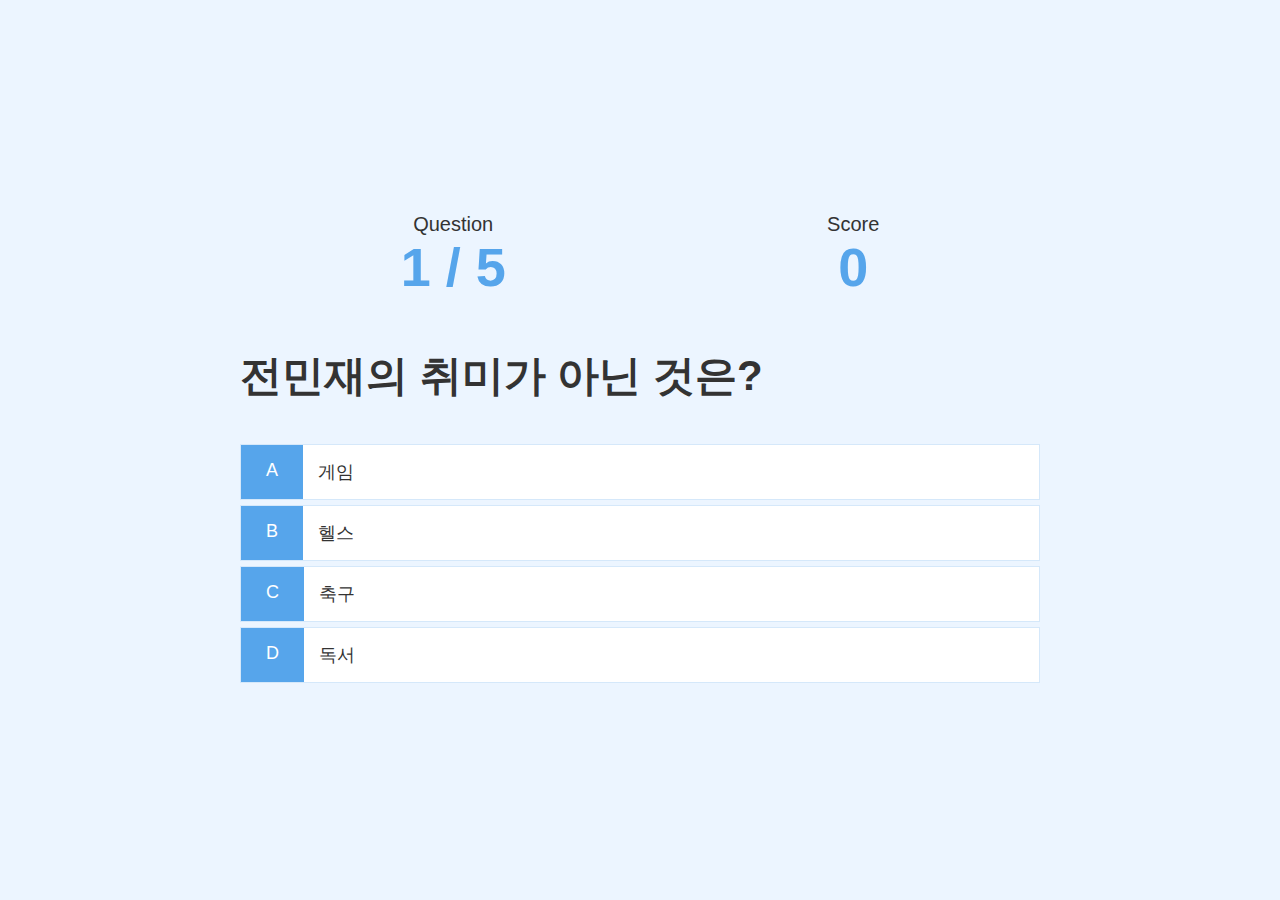
==== game.html @ 13f9672b "Quiz App" ====
<!DOCTYPE html>
<html lang="ko">
<head>
    <meta charset="UTF-8">
    <meta name="viewport" content="width=device-width, initial-scale=1.0">
    <title>Quiz App - Play </title>

    <!-- css -->
    <link rel="stylesheet" href="./css/reset.css">
    <link rel="stylesheet" href="./css/style.css">
    <link rel="stylesheet" href="./css/game.css">
</head>
<body>
    <div class="container">
        <div id="game" class="justify-center flex-column">
            <div id="hud">
                <div id="hud-item">
                    <p class="hud-prefix">
                        Question
                    </p>
                    <h1 class="hud-main-text" id="questionCounter">
                    </h1>
                </div>
                <div id="hud-item">
                    <p class="hud-prefix">
                        Score
                    </p>
                    <h1 class="hud-main-text" id="score">
                        0
                    </h1>
                </div>
            </div>
            <h2 id="question">Quiz의 답을 골라주세요 :)</h2>
            <div class="choice-container">
                <p class="choice-prefix">A</p>
                <p class="choice-text" data-number="1">선택 1</p>
            </div>
            <div class="choice-container">
                <p class="choice-prefix">B</p>
                <p class="choice-text" data-number="2">선택 2</p>
            </div>
            <div class="choice-container">
                <p class="choice-prefix">C</p>
                <p class="choice-text" data-number="3">선택 3</p>
            </div>
            <div class="choice-container">
                <p class="choice-prefix">D</p>
                <p class="choice-text" data-number="4">선택 4</p>
            </div>
        </div>
    </div>

    <script src="./js/game.js"></script>
</body>
</html>
---- css/style.css ----
.container {
    width: 100vw;
    height: 100vh;
    display: flex;
    justify-content: center;
    align-items: center;
    max-width: 80rem;
    margin: 0 auto;
}
.container > * {
    width: 100%;
}
.flex-column {
    display: flex;
    flex-direction: column;
}
.flex-center {
    justify-content: center;
    align-items: center;
}


/* Button */
.btn {
    font-size: 1.8rem;
    padding: 1rem 0;
    width: 20rem;
    text-align: center;
    border: 0.1rem solid #56a5eb;
    margin-bottom: 1rem;
    text-decoration: none;
    color: #56a5eb;
    background-color: #fff;
}
.btn:hover {
    cursor: pointer;
    box-shadow: 0 0.4rem 1.4rem 0 rgba(86, 185, 235, 0.5);
    transform: translateY(-0.1rem);
    transition: transform 0.15ms;
}
---- css/game.css ----
.choice-container {
    display: flex;
    margin-bottom: 0.5rem;
    width: 100%;
    font-size: 1.8rem;
    border: 0.1rem solid rgb(86, 165, 235, 0.25);
    background-color: #fff;
}

.choice-container:hover {
    cursor: pointer;
    box-shadow: 0 0.4rem 1.4rem 0 rgba(86, 185, 235, 0.5);
    transform: translateY(-0.1rem);
    transition: transform 0.15ms;
}

.choice-prefix {
    padding: 1.5rem 2.5rem;
    background-color: #56a5eb;
    color: #fff;
}

.choice-text {
    padding: 1.5rem;
    width: 100%;
}

.correct {
    background-color: #28a745;
}
.incorrect{
    background-color: #dc3545;
}

/* HUD */
#hud {
    display: flex;
    justify-content: space-around;

}
.hud-prefix{
    text-align: center;
    font-size: 2rem;
}

.hud-main-text {
    text-align: center;
}
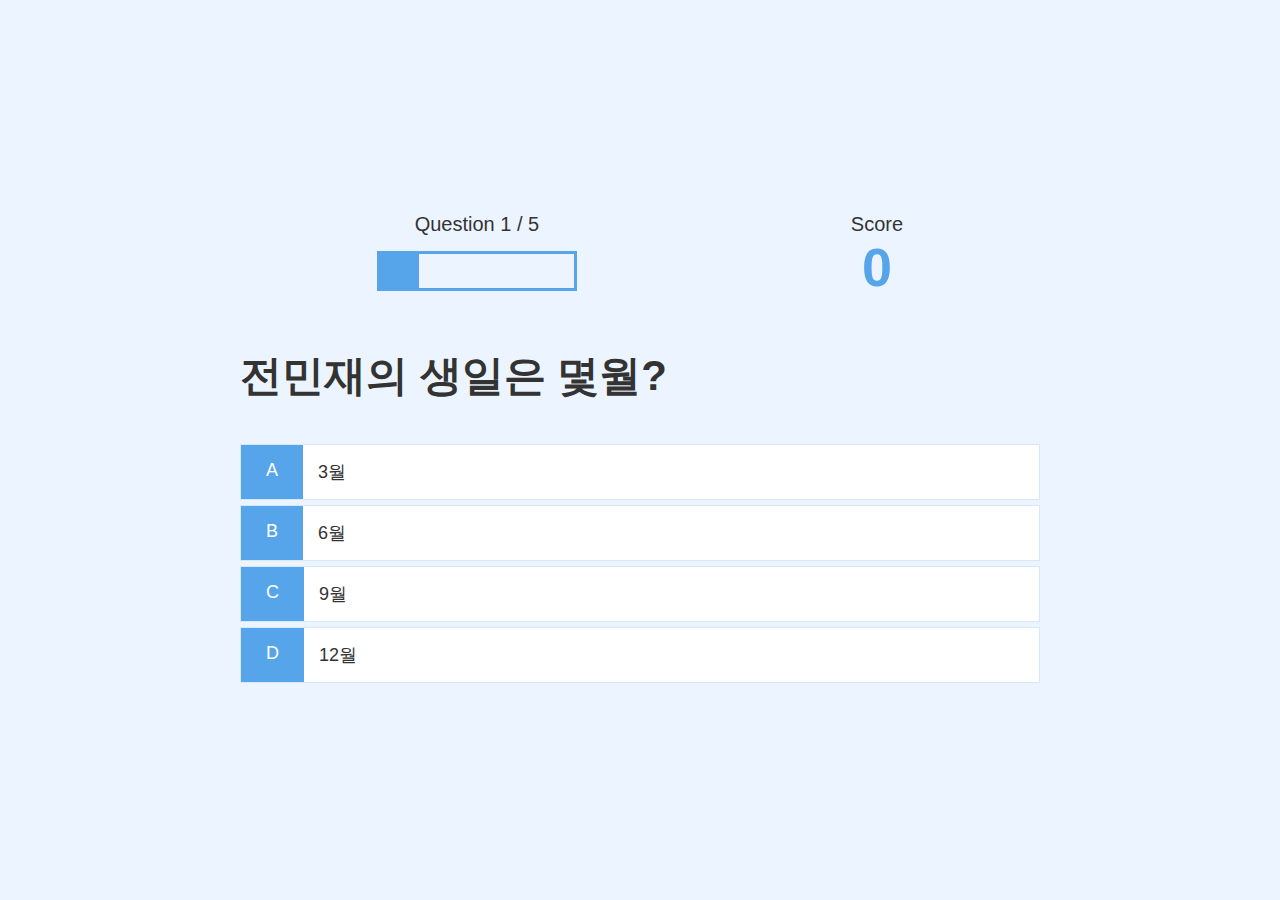
==== commit ea03a763: "ProgressBar, End.HTML" ====
--- a/game.html
+++ b/game.html
@@ -15,11 +15,12 @@
         <div id="game" class="justify-center flex-column">
             <div id="hud">
                 <div id="hud-item">
-                    <p class="hud-prefix">
+                    <p id="progressText" class="hud-prefix">
                         Question
                     </p>
-                    <h1 class="hud-main-text" id="questionCounter">
-                    </h1>
+                    <div id="progressBar">
+                        <div id="progressBarFull"></div>
+                    </div>
                 </div>
                 <div id="hud-item">
                     <p class="hud-prefix">
--- a/css/style.css
+++ b/css/style.css
@@ -37,4 +37,24 @@
     box-shadow: 0 0.4rem 1.4rem 0 rgba(86, 185, 235, 0.5);
     transform: translateY(-0.1rem);
     transition: transform 0.15ms;
+}
+
+/* FORM */
+form {
+    width: 100%;
+    display: flex;
+    flex-direction: column;
+    align-items: center;
+}
+
+input {
+    margin-bottom: 1rem;
+    width: 20rem;
+    padding: 1.5rem;
+    font-size: 1.8rem;
+    border: none;
+    box-shadow: 0 0.1rem 1.4rem 0 rgba(86, 185, 235, 0.5);
+}
+input::placeholder {
+    color: #aaa;
 }--- a/css/game.css
+++ b/css/game.css
@@ -45,4 +45,16 @@
 
 .hud-main-text {
     text-align: center;
+}
+
+#progressBar {
+    width: 20rem;
+    height: 4rem;
+    border: 0.3rem solid #56a5eb;
+    margin-top: 1.5rem;
+}
+#progressBarFull {
+    height: 3.4rem;
+    background-color: #56a5eb;
+    width: 0%;
 }